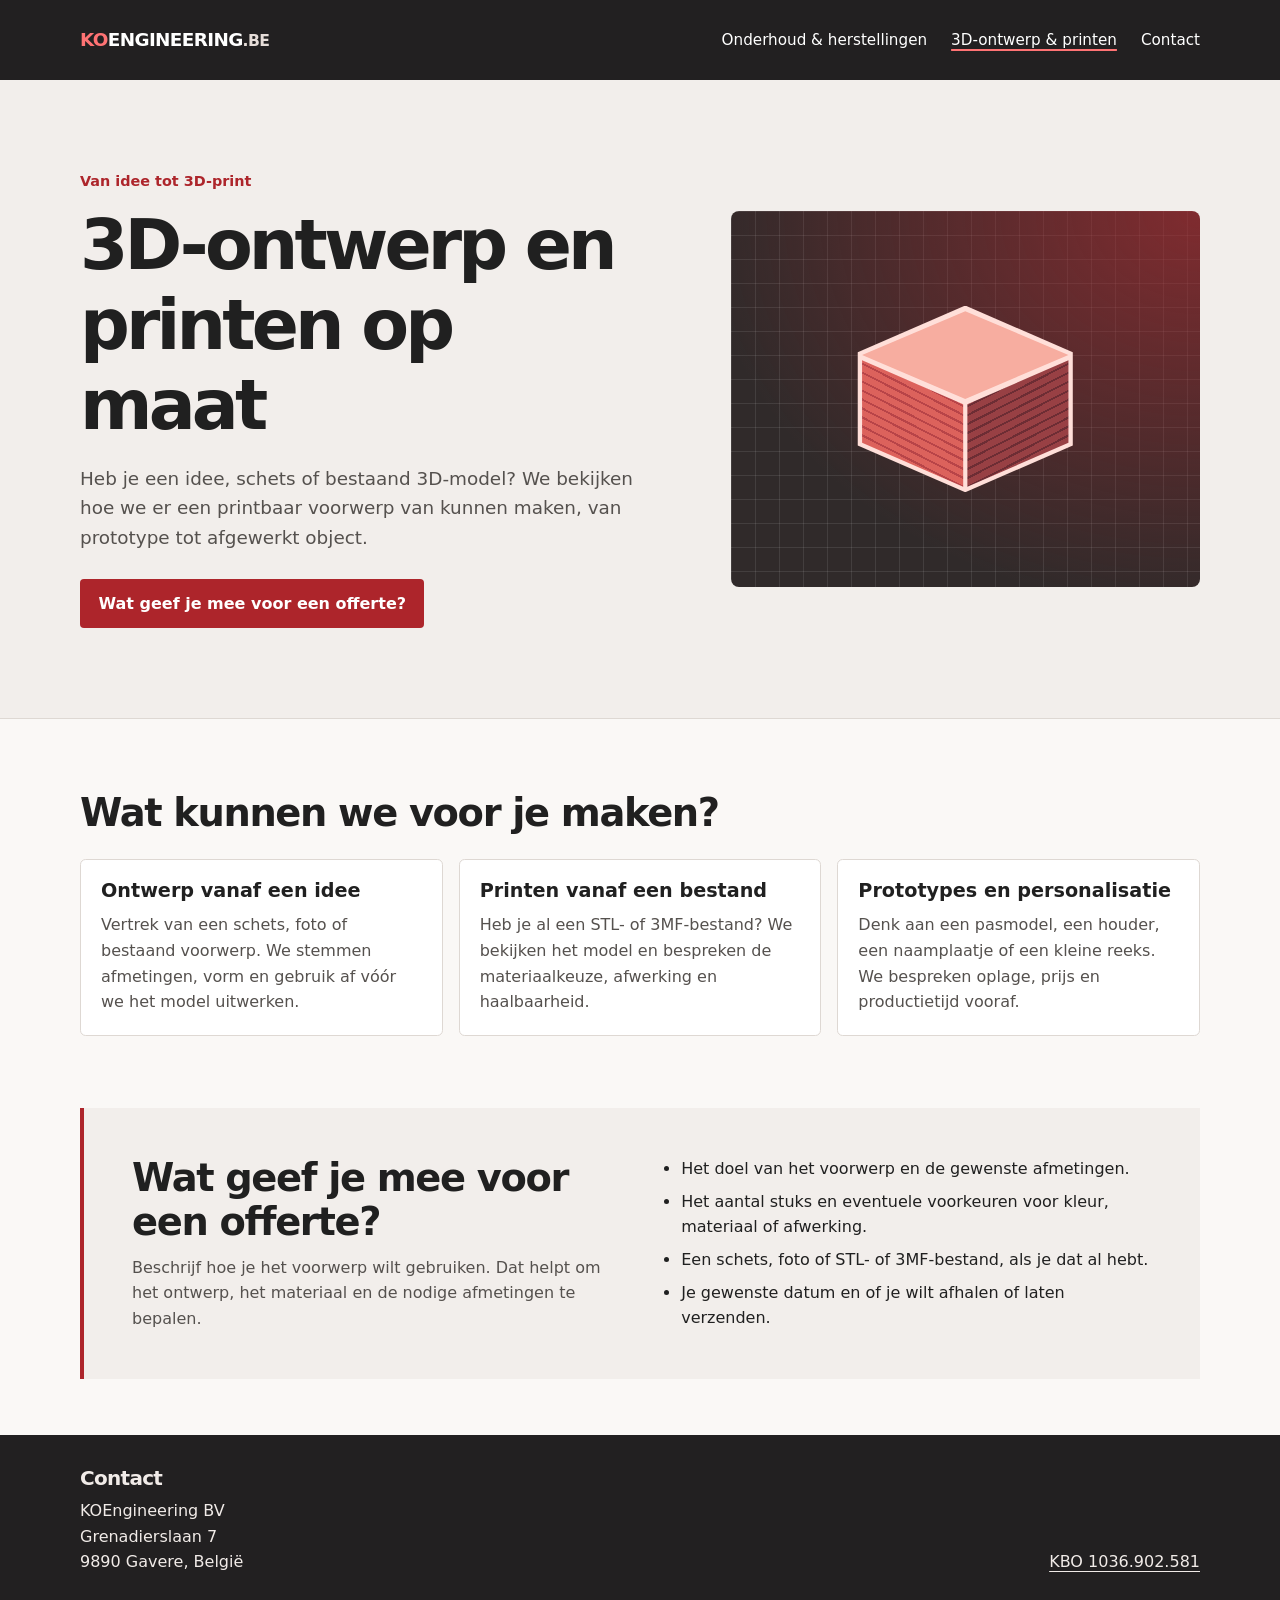
==== public/diensten/3d-ontwerp-en-printen/index.html @ 01f6acb4 "Add Dutch service pages for 3D printer repair and custom printing" ====
<!doctype html>
<html lang="nl-BE">
<head>
  <meta charset="utf-8">
  <meta name="viewport" content="width=device-width, initial-scale=1">
  <title>3D-ontwerp en printen op maat | KOEngineering</title>
  <meta name="description" content="Laat een 3D-voorwerp ontwerpen of printen op maat. Vertrek van een schets, voorbeeld of bestaand STL- of 3MF-bestand.">
  <link rel="canonical" href="https://koengineering.be/diensten/3d-ontwerp-en-printen/">
  <link rel="stylesheet" href="../diensten.css">
</head>
<body>
  <a class="skip" href="#inhoud">Naar inhoud</a>
  <header class="site-header">
    <div class="wrap header-inner">
      <a class="brand" href="/" aria-label="KOEngineering, homepage"><span>KO</span>ENGINEERING<span class="domain">.BE</span></a>
      <nav aria-label="Diensten">
          <a href="../onderhoud-en-herstellingen/">Onderhoud &amp; herstellingen</a>
          <a href="../3d-ontwerp-en-printen/" aria-current="page">3D-ontwerp &amp; printen</a>
        <a href="#contact">Contact</a>
      </nav>
    </div>
  </header>
  <main id="inhoud">
    <section class="hero">
      <div class="wrap hero-inner">
        <div>
          <p class="eyebrow">Van idee tot 3D-print</p>
          <h1>3D-ontwerp en printen op maat</h1>
          <p class="intro">Heb je een idee, schets of bestaand 3D-model? We bekijken hoe we er een printbaar voorwerp van kunnen maken, van prototype tot afgewerkt object.</p>
          <a class="button" href="#aanvraag">Wat geef je mee voor een offerte?</a>
        </div>
        <div class="visual visual--model" aria-hidden="true">
          <div class="illustration"><span></span><span></span><span></span></div>
        </div>
      </div>
    </section>
    <section class="wrap service">
      <h2>Wat kunnen we voor je maken?</h2>
      <div class="cards">
          <article><h3>Ontwerp vanaf een idee</h3><p>Vertrek van een schets, foto of bestaand voorwerp. We stemmen afmetingen, vorm en gebruik af vóór we het model uitwerken.</p></article>
          <article><h3>Printen vanaf een bestand</h3><p>Heb je al een STL- of 3MF-bestand? We bekijken het model en bespreken de materiaalkeuze, afwerking en haalbaarheid.</p></article>
          <article><h3>Prototypes en personalisatie</h3><p>Denk aan een pasmodel, een houder, een naamplaatje of een kleine reeks. We bespreken oplage, prijs en productietijd vooraf.</p></article>
      </div>
    </section>
    <section class="wrap request" id="aanvraag">
      <div>
        <h2>Wat geef je mee voor een offerte?</h2>
        <p>Beschrijf hoe je het voorwerp wilt gebruiken. Dat helpt om het ontwerp, het materiaal en de nodige afmetingen te bepalen.</p>
      </div>
      <ul>
          <li>Het doel van het voorwerp en de gewenste afmetingen.</li>
          <li>Het aantal stuks en eventuele voorkeuren voor kleur, materiaal of afwerking.</li>
          <li>Een schets, foto of STL- of 3MF-bestand, als je dat al hebt.</li>
          <li>Je gewenste datum en of je wilt afhalen of laten verzenden.</li>
      </ul>
    </section>
  </main>
  <footer id="contact">
    <div class="wrap footer-inner">
      <div>
        <h2>Contact</h2>
        <address>KOEngineering BV<br>Grenadierslaan 7<br>9890 Gavere, België</address>
      </div>
      <p><a href="https://kbopub.economie.fgov.be/kbopub/zoeknummerform.html?nummer=1036902581">KBO 1036.902.581</a></p>
    </div>
  </footer>
</body>
</html>
---- public/diensten/diensten.css ----
:root {
  color-scheme: light;
  --ink: #202020;
  --muted: #55514e;
  --accent: #ad252b;
  --paper: #faf8f6;
  --line: #ded8d3;
  font-family: system-ui, sans-serif;
  line-height: 1.6;
}

*, *::before, *::after { box-sizing: border-box; }
body { margin: 0; color: var(--ink); background: var(--paper); }
a { color: inherit; text-underline-offset: .24em; }
a:focus-visible { outline: 3px solid #d95726; outline-offset: 5px; }

.wrap { width: min(70rem, 100% - 3rem); margin-inline: auto; }
.skip { position: absolute; z-index: 1; top: .5rem; left: .5rem; padding: .6rem 1rem; background: white; transform: translateY(-150%); }
.skip:focus { transform: none; }

.site-header { background: #222021; color: white; }
.header-inner, .footer-inner { display: flex; justify-content: space-between; align-items: center; gap: 1rem 2rem; }
.header-inner { min-height: 5rem; padding-block: 1rem; flex-wrap: wrap; }
.brand { font-size: 1.15rem; font-weight: 850; letter-spacing: -.035em; text-decoration: none; }
.brand span:first-child { color: #ff7374; }
.brand .domain { color: #e6ddd9; font-size: .85em; }
nav { display: flex; flex-wrap: wrap; gap: .4rem 1.5rem; }
nav a { font-size: .95rem; text-decoration: none; padding-block: .35rem; }
nav a:hover, nav a[aria-current] { text-decoration: underline; text-decoration-color: #ff7374; text-decoration-thickness: 2px; }

.hero { background: #f2eeeb; border-bottom: 1px solid var(--line); }
.hero-inner { display: grid; grid-template-columns: 1.1fr .9fr; gap: clamp(2rem, 6vw, 6rem); align-items: center; padding-block: clamp(3rem, 7vw, 6rem); }
.eyebrow { font-size: .9rem; color: var(--accent); font-weight: 750; margin: 0 0 .75rem; }
h1, h2, h3 { line-height: 1.15; margin: 0; }
h1 { font-size: clamp(2.25rem, 5.6vw, 4.35rem); letter-spacing: -.055em; }
h2 { font-size: clamp(1.65rem, 3vw, 2.4rem); letter-spacing: -.035em; }
h3 { font-size: 1.2rem; }
p { margin: .65rem 0 0; }
.intro { max-width: 36rem; font-size: 1.15rem; margin-block: 1.2rem 1.65rem; color: var(--muted); }
.button { display: inline-block; padding: .75rem 1.15rem; background: var(--accent); color: white; font-weight: 650; text-decoration: none; border-radius: .25rem; }
.button:hover { background: #861a20; }

.visual {
  min-height: 16rem;
  aspect-ratio: 5 / 4;
  border-radius: .5rem;
  display: grid;
  place-items: center;
  overflow: hidden;
  background-color: #302a2a;
  background-image: radial-gradient(ellipse at top right, #a92c32a8, transparent 75%),
    linear-gradient(#ffffff18 1px, transparent 1px), linear-gradient(90deg, #ffffff18 1px, transparent 1px);
  background-size: auto, 1.5rem 1.5rem, 1.5rem 1.5rem;
}
.illustration { position: relative; width: min(62%, 14rem); aspect-ratio: 1.2; }
.illustration span { position: absolute; display: block; }
.visual--printer .illustration { border: 8px solid #ffdfd9; border-radius: .6rem .6rem .18rem .18rem; box-shadow: 12px 12px #210d0c98; }
.visual--printer span:nth-child(1) { top: 27%; width: 100%; height: 5px; background: #ffdfd9; }
.visual--printer span:nth-child(2) { top: 20%; left: 53%; width: 17%; height: 30%; background: #fa756e; clip-path: polygon(0 0, 100% 0, 100% 67%, 50% 100%, 0 67%); }
.visual--printer span:nth-child(3) { bottom: 14%; left: 10%; width: 80%; height: 8%; border-radius: .15rem; background: #ffdfd9; }
.visual--printer span:nth-child(3)::before { content: ""; position: absolute; bottom: 100%; left: 34%; width: 48%; height: 2.3rem; background: repeating-linear-gradient(0deg, #f5887e 0 4px, #be4047 4px 6px); clip-path: polygon(0 100%, 22% 32%, 65% 0, 100% 100%); }
.visual--model .illustration { background: #ffdfd9; clip-path: polygon(50% 0, 98% 25%, 98% 75%, 50% 100%, 2% 75%, 2% 25%); }
.visual--model span { inset: 3%; }
.visual--model span:nth-child(1) { clip-path: polygon(50% 0, 99% 25%, 50% 50%, 1% 25%); background: #f7ada0; }
.visual--model span:nth-child(2) { clip-path: polygon(1% 28%, 49% 53%, 49% 100%, 1% 75%); background: repeating-linear-gradient(27deg, #dc625c 0 6px, #b84448 6px 8px); }
.visual--model span:nth-child(3) { clip-path: polygon(99% 28%, 99% 75%, 51% 100%, 51% 53%); background: repeating-linear-gradient(-27deg, #984044 0 6px, #6d2d34 6px 8px); }

.service { padding-block: clamp(2.5rem, 6vw, 4.5rem); }
.cards { display: grid; grid-template-columns: repeat(3, minmax(0, 1fr)); gap: 1rem; margin-top: 1.5rem; }
.cards article { padding: 1.25rem; background: white; border: 1px solid var(--line); border-radius: .35rem; }
.cards p, .request p { color: var(--muted); }
.request { display: grid; grid-template-columns: 1fr 1fr; gap: 1rem 2.5rem; padding: clamp(1.5rem, 5vw, 3rem); margin-bottom: 3.5rem; background: #f2eeeb; border-left: 4px solid var(--accent); }
.request ul { margin: 0; padding-inline-start: 1.2rem; }
.request li + li { margin-top: .45rem; }
footer { padding-block: 2rem; background: #222021; color: #f1ebe8; }
.footer-inner { align-items: end; flex-wrap: wrap; }
footer h2 { font-size: 1.25rem; }
address { margin-top: .5rem; font-style: normal; }

@media (max-width: 48rem) {
  .hero-inner, .request { grid-template-columns: 1fr; }
  .visual { width: min(100%, 32rem); aspect-ratio: 16 / 9; min-height: 11rem; }
  .illustration { width: min(50%, 10rem); }
  .cards { grid-template-columns: 1fr; }
}

@media (max-width: 30rem) {
  .wrap { width: calc(100% - 2rem); }
  nav { gap: .2rem 1rem; }
}
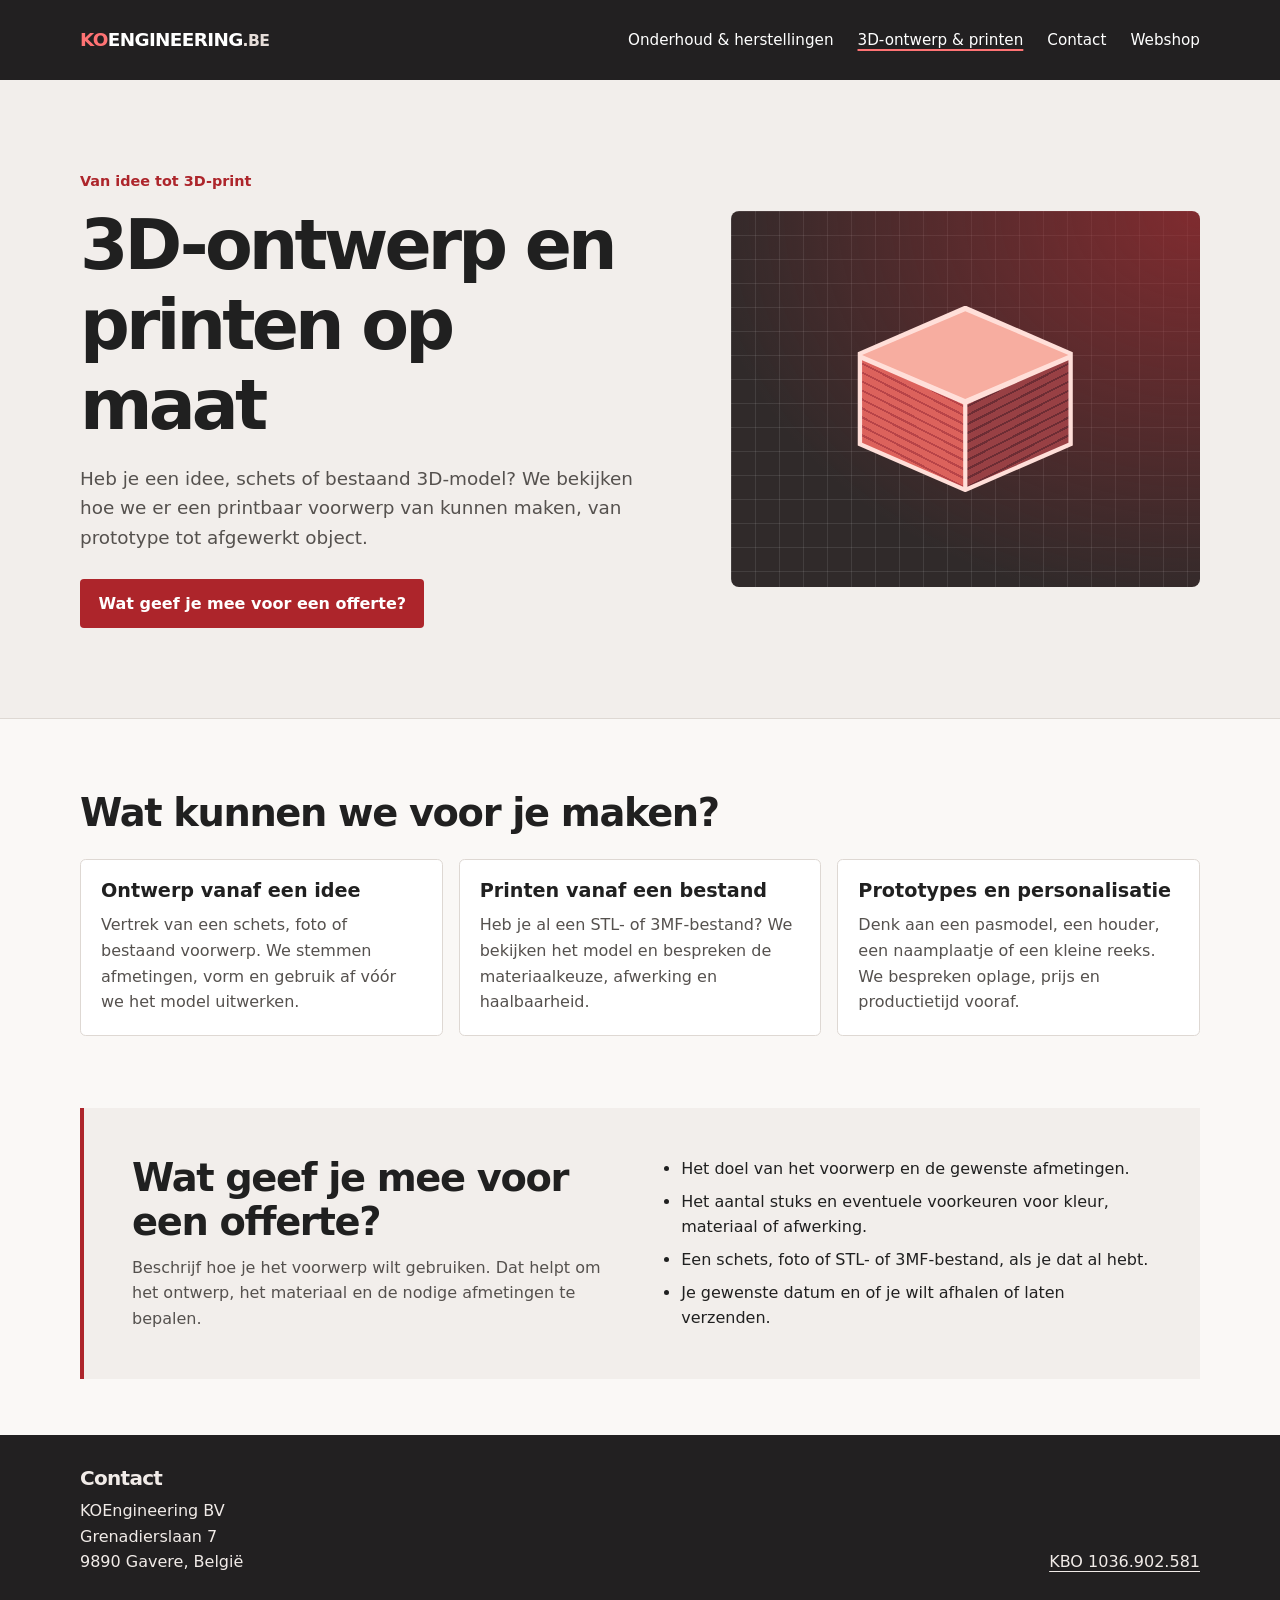
==== commit 012b6b49: "Add KOEngineering homepage, supplied logo and webshop links" ====
--- a/public/diensten/3d-ontwerp-en-printen/index.html
+++ b/public/diensten/3d-ontwerp-en-printen/index.html
@@ -12,11 +12,12 @@
   <a class="skip" href="#inhoud">Naar inhoud</a>
   <header class="site-header">
     <div class="wrap header-inner">
-      <a class="brand" href="/" aria-label="KOEngineering, homepage"><span>KO</span>ENGINEERING<span class="domain">.BE</span></a>
+      <a class="brand" href="../../" aria-label="KOEngineering, homepage"><span>KO</span>ENGINEERING<span class="domain">.BE</span></a>
       <nav aria-label="Diensten">
           <a href="../onderhoud-en-herstellingen/">Onderhoud &amp; herstellingen</a>
           <a href="../3d-ontwerp-en-printen/" aria-current="page">3D-ontwerp &amp; printen</a>
         <a href="#contact">Contact</a>
+        <a href="https://shop.koengineering.be/">Webshop</a>
       </nav>
     </div>
   </header>
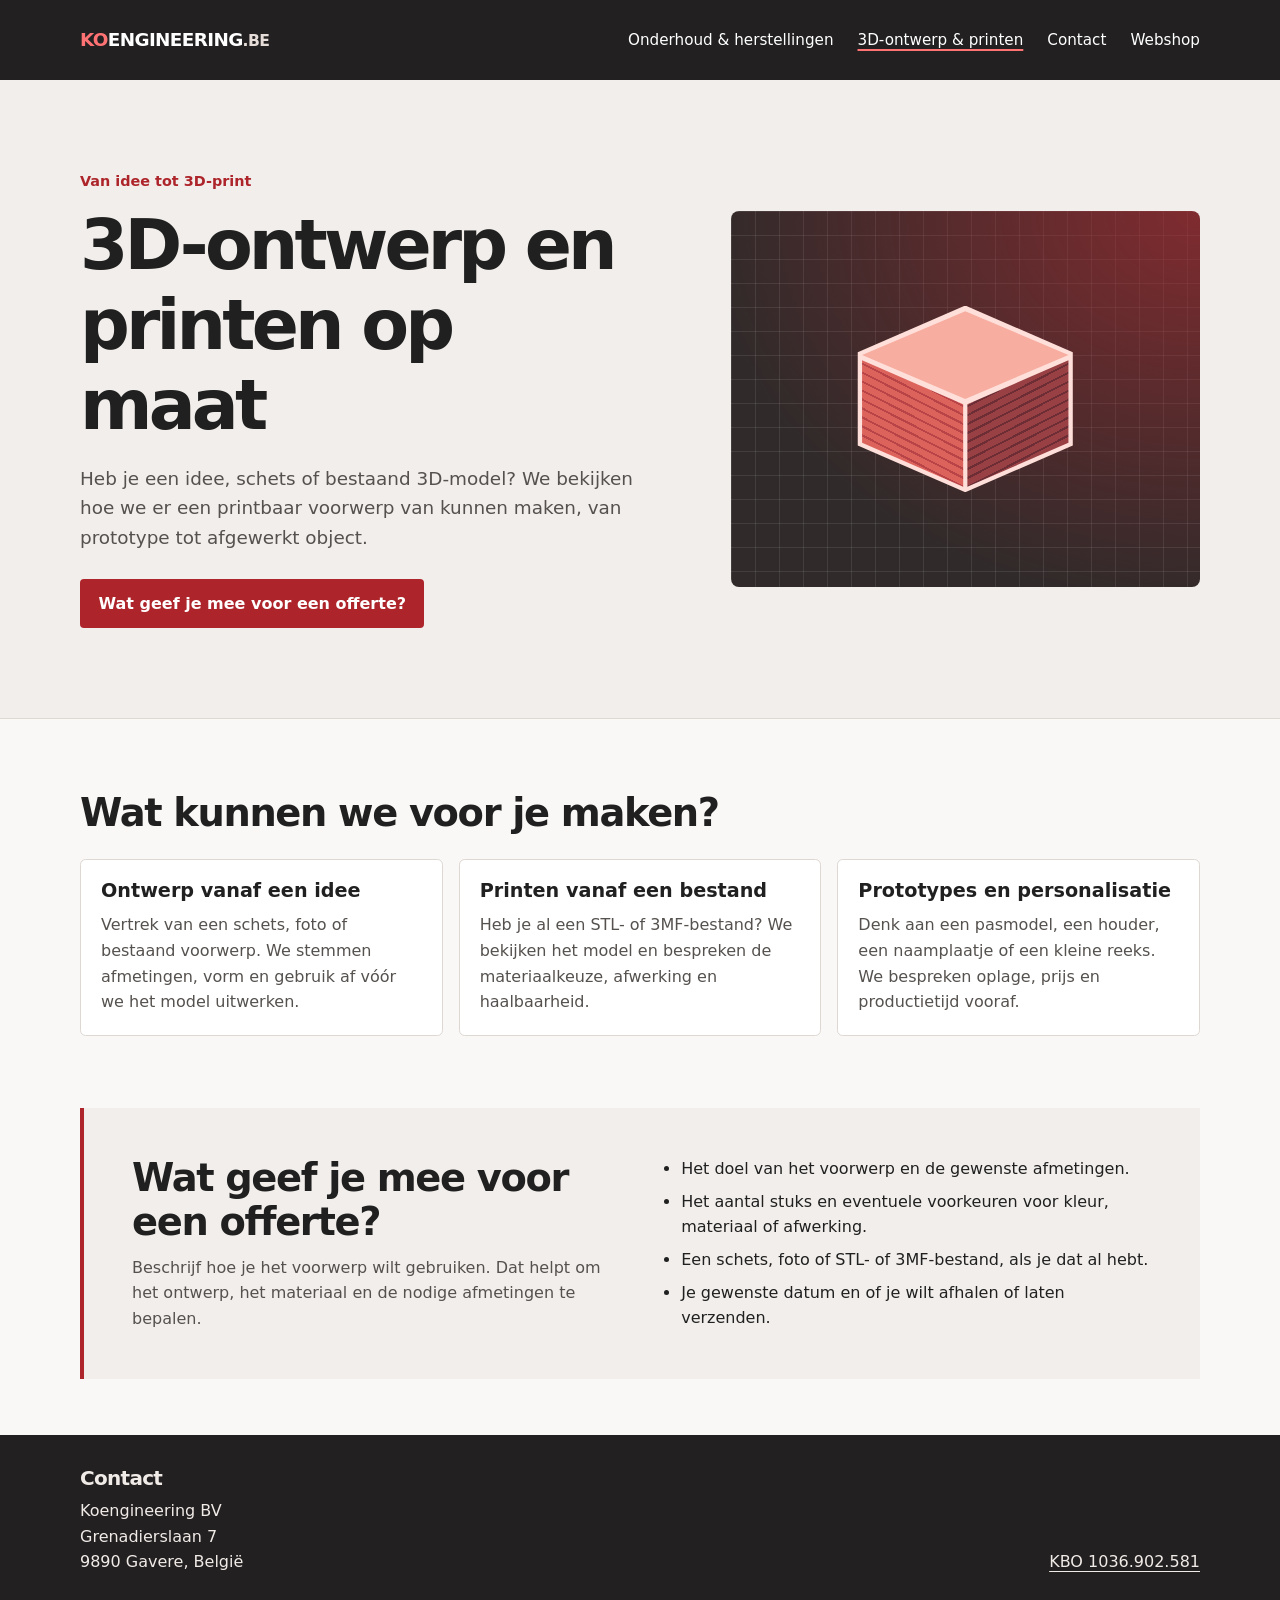
==== commit d2c7708a: "Update Koengineering name and homepage expertise" ====
--- a/public/diensten/3d-ontwerp-en-printen/index.html
+++ b/public/diensten/3d-ontwerp-en-printen/index.html
@@ -3,7 +3,7 @@
 <head>
   <meta charset="utf-8">
   <meta name="viewport" content="width=device-width, initial-scale=1">
-  <title>3D-ontwerp en printen op maat | KOEngineering</title>
+  <title>3D-ontwerp en printen op maat | Koengineering</title>
   <meta name="description" content="Laat een 3D-voorwerp ontwerpen of printen op maat. Vertrek van een schets, voorbeeld of bestaand STL- of 3MF-bestand.">
   <link rel="canonical" href="https://koengineering.be/diensten/3d-ontwerp-en-printen/">
   <link rel="stylesheet" href="../diensten.css">
@@ -12,7 +12,7 @@
   <a class="skip" href="#inhoud">Naar inhoud</a>
   <header class="site-header">
     <div class="wrap header-inner">
-      <a class="brand" href="../../" aria-label="KOEngineering, homepage"><span>KO</span>ENGINEERING<span class="domain">.BE</span></a>
+      <a class="brand" href="../../" aria-label="Koengineering, homepage"><span>KO</span>ENGINEERING<span class="domain">.BE</span></a>
       <nav aria-label="Diensten">
           <a href="../onderhoud-en-herstellingen/">Onderhoud &amp; herstellingen</a>
           <a href="../3d-ontwerp-en-printen/" aria-current="page">3D-ontwerp &amp; printen</a>
@@ -60,7 +60,7 @@
     <div class="wrap footer-inner">
       <div>
         <h2>Contact</h2>
-        <address>KOEngineering BV<br>Grenadierslaan 7<br>9890 Gavere, België</address>
+        <address>Koengineering BV<br>Grenadierslaan 7<br>9890 Gavere, België</address>
       </div>
       <p><a href="https://kbopub.economie.fgov.be/kbopub/zoeknummerform.html?nummer=1036902581">KBO 1036.902.581</a></p>
     </div>
